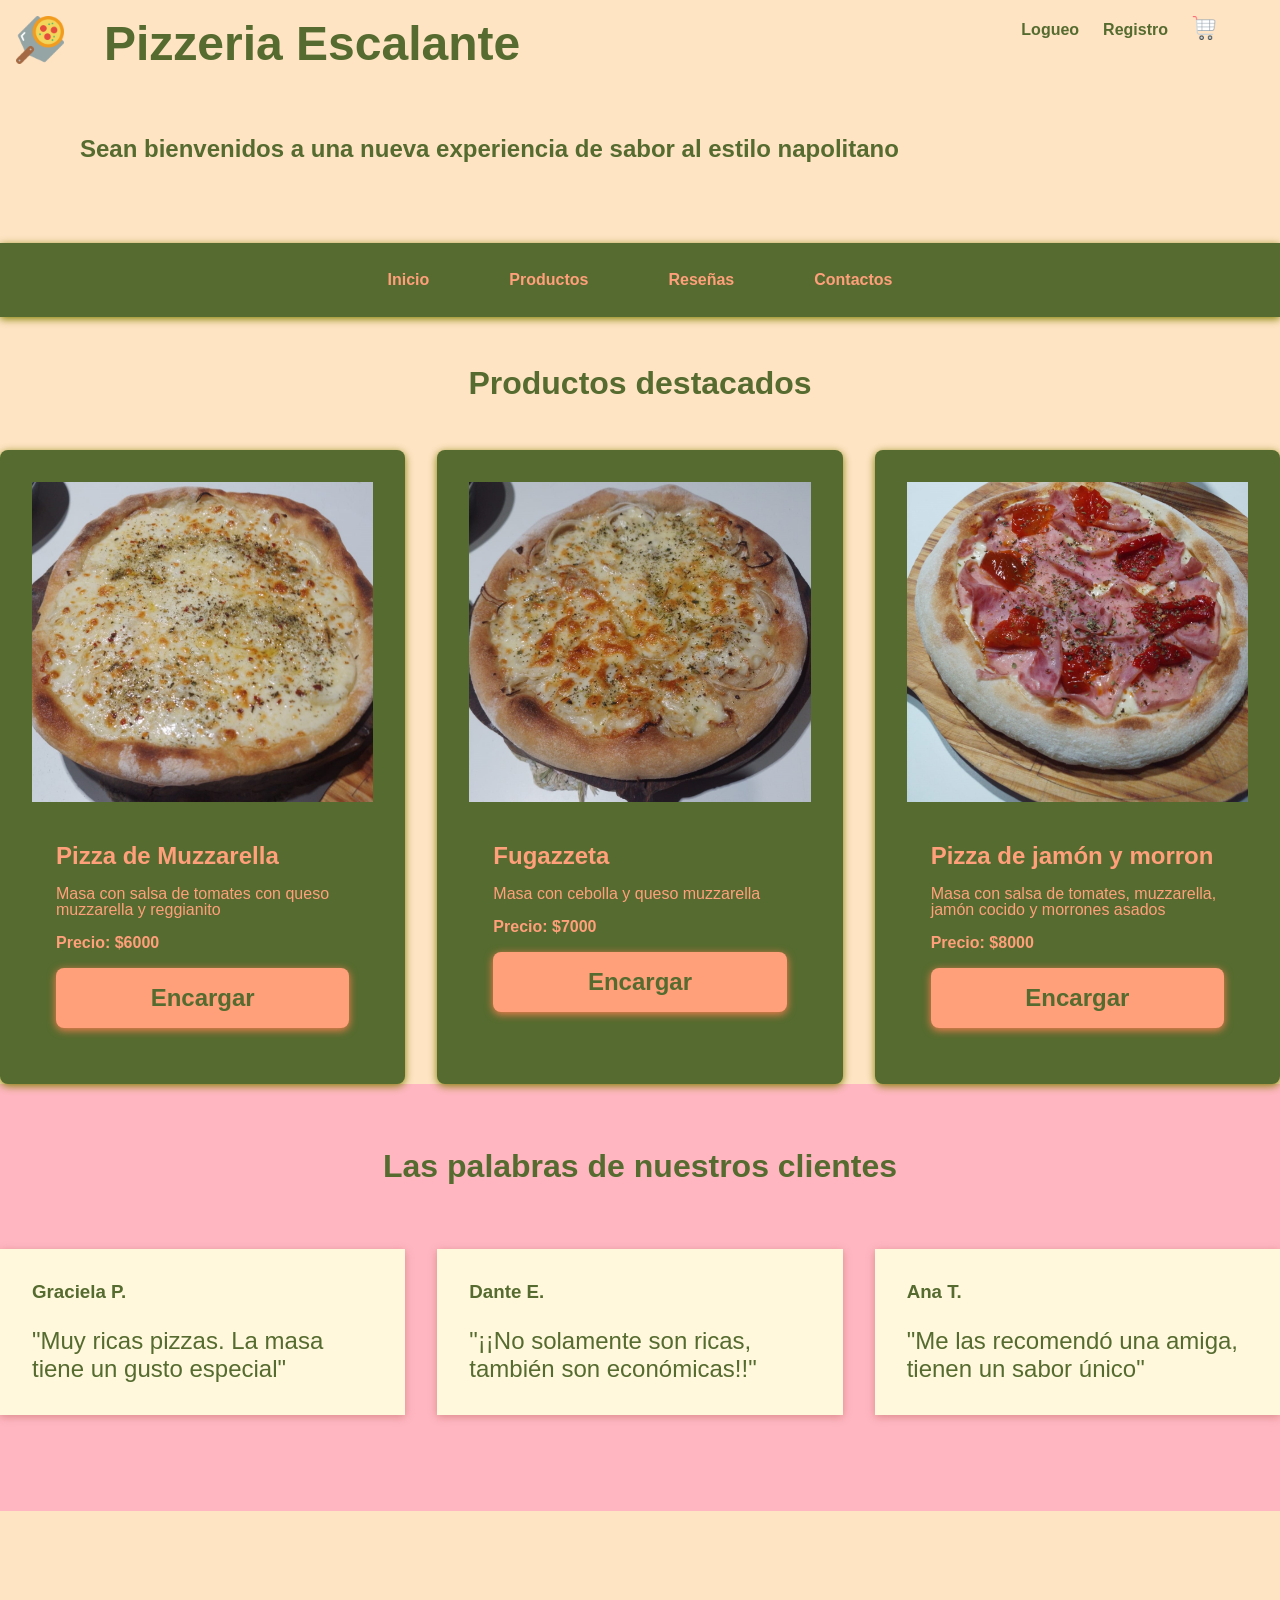
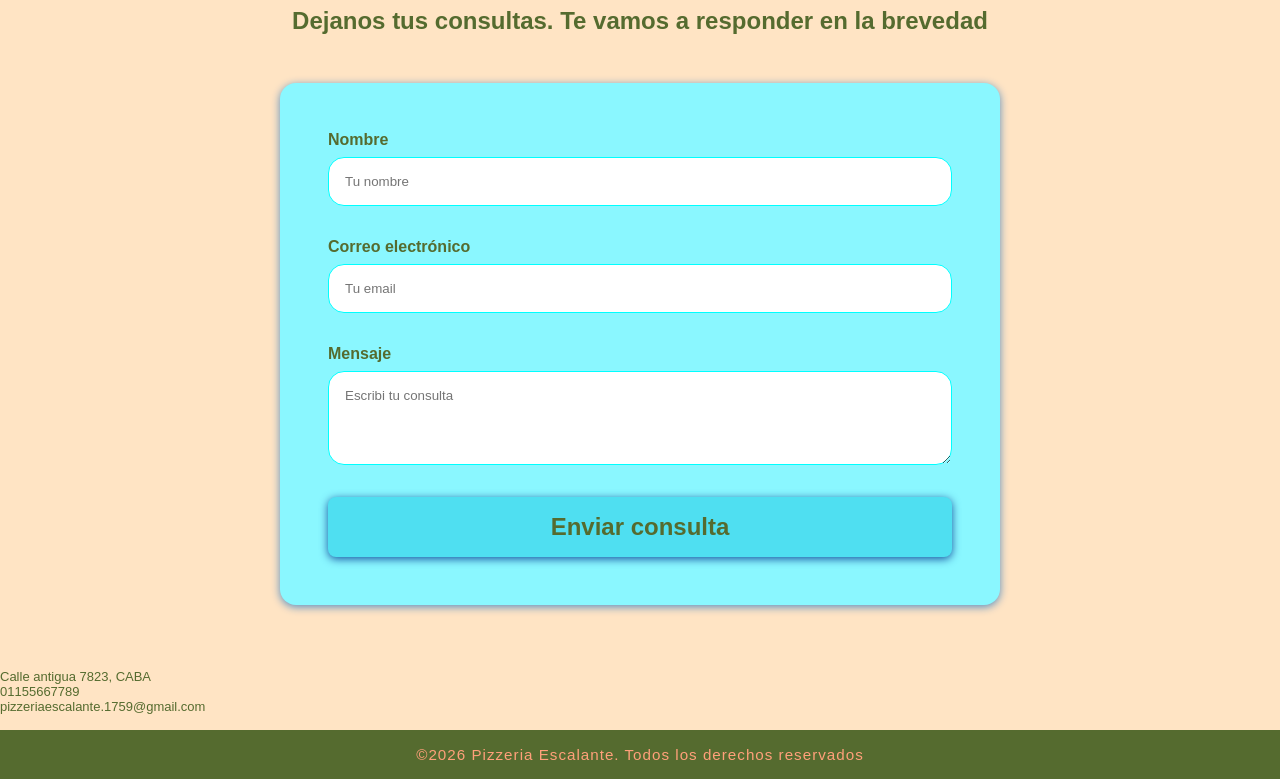
==== index.html @ 5a1e4335 "Repositorio Pre-entrega" ====
<!DOCTYPE html>
<html lang="en">
<head>
    <meta charset="UTF-8">
    <meta name="viewport" content="width=device-width, initial-scale=1.0">
    <title>Pre-entrega / Pizzeria Escalante</title>
    <link href="https://fonts.googleapis.com/css2?family=DM+Serif+Display:ital@0;1&display=swap" rel="stylesheet">
    <link rel="stylesheet" href="./css/styles.css"
</head>
<body>
    <header class="header">
        <div id="inicio" class="inicio>
            <a href="#" class="icono-link">
                <img src="./assets/img/icono.png" alt="iconopizza" class="icono">
            </a>
            <h1 class="titulo">
                Pizzeria Escalante
            </h1>
            <h2 class="titulo-2">
                Sean bienvenidos a una nueva experiencia de sabor al estilo napolitano
            </h2>
        </div>
        
        <div>
        <nav class="top-nav">
            <ul class="top-nav-list">
                <li class="top-nav-item">
                    <a href="#" class="top-nav-link">
                        Logueo
                    </a>
                </li> 
                <li class="top-nav-item">
                    <a href="#Registro" class="top-nav-link">
                        Registro
                    </a>
                </li>
                <li class="top-nav-item">
                    <a href="./pages/carrito.html" class="top-nav-link">
                        <img src="./assets/img/carrito.png" alt="iconocarrito" class="carrito">
                    </a>
                </li>
            </ul
        </nav>
        </div>
    </header>
    <nav class="nav">
        <ul class="lista">
            <li class="lista-item">
                <a href="#inicio" class="lista-link">
                    Inicio
                </a>
            </li>
            <li class="lista-item">
                <a href="#productos" class="lista-link">
                    Productos
                </a>
            </li>
            <li class="lista-item">
                <a href="#reseñas" class="lista-link">
                    Reseñas
                </a>
            </li>
            <li class="lista-item">
                <a href="#contactos" class="lista-link">
                    Contactos
                </a>
            </li>
        </ul>
    </nav>
    <main class="main">
        <section id="productos" class="seccion-productos">
            <h2 class="seccion-titulo">
                Productos destacados
            </h2>
            <div class="productos">
                <article class="carta-producto">
                    <img src="./assets/img/pizza5.jpg" alt="pizzamuzza" class="imagen-producto">
                    <div class="contenido-producto">
                        <p class="nombre-producto"> 
                            Pizza de Muzzarella
                        </p>
                        <p class="descripcion-producto">
                            Masa con salsa de tomates con queso muzzarella y reggianito
                        </p>
                        <p class="precio">
                            <span> Precio: </span> $6000
                        </p>
                        <button type="button" class="boton-producto">
                            Encargar
                        </button>
                    </div>
                </article>
                <article class="carta-producto">
                    <img src="./assets/img/pizza4.jpg" alt="fugazzeta" class="imagen-producto">
                    <div class="contenido-producto">
                        <p class="nombre-producto"> 
                            Fugazzeta
                        </p>
                        <p class="descripcion-producto">
                            Masa con cebolla y queso muzzarella 
                        </p>
                        <p class="precio">
                            <span> Precio: </span> $7000
                        </p>
                        <button type="button" class="boton-producto">
                            Encargar
                        </button>
                    </div>
                </article>
                <article class="carta-producto">
                    <img src="./assets/img/pizza1.jpg" alt="jamon-morron" class="imagen-producto">
                    <div class="contenido-producto">
                        <p class="nombre-producto"> 
                            Pizza de jamón y morron
                        </p>
                        <p class="descripcion-producto">
                            Masa con salsa de tomates, muzzarella, jamón cocido y morrones asados
                        </p>
                        <p class="precio">
                            <span> Precio: </span> $8000
                        </p>
                        <button type="button" class="boton-producto">
                            Encargar
                        </button>
                    </div>
                </article>
            </div>    
        <section id="reseñas" class="seccion-reseñas">

            <h2 class="titulo-reseñas">
                Las palabras de nuestros clientes
            </h2>

            <div class="reseñas-grid">

                <section class="card">
                    <h3 class="nombre">
                        Graciela P.
                    </h3>
                    <p class="opinion">
                        "Muy ricas pizzas. La masa tiene un gusto especial"
                    </p>
                </section>
                <section class="card">
                    <h3 class="nombre">
                        Dante E.
                    </h3>
                    <p class="opinion">
                        "¡¡No solamente son ricas, también son económicas!!"
                    </p>
                </section>
                <section class="card">
                    <h3 class="nombre">
                        Ana T.
                    </h3>
                    <p class="opinion">
                        "Me las recomendó una amiga, tienen un sabor único"
                    </p>
                </section>
            </div>
            <section id="contactos" class="contactos">
                <h2 class="consultas">
                    Dejanos tus consultas. Te vamos a responder en la brevedad
                </h2>
                <form action="https://formspree.io/f/mbdbjydw" method="post" class="contact-form">
                    <div class="form-group">
                        <label for="nombre" class="form-label">
                            Nombre
                        </label>
                        <input type="text" id="nombre" name="nombre" class="form-input" placeholder="Tu nombre" required>
                    </div>

                    <div class="form-group">
                        <label for="email" class="form-label">
                            Correo electrónico
                        </label>
                        <input type="email" id="email" name="email" class="form-input" placeholder="Tu email" required>
                    </div>

                    <div class="form-group">
                        <label for="mensaje" class="form-label">
                            Mensaje
                        </label>
                        <textarea id="mensaje" name="mensaje" rows="4" cols="50" class="form-textarea" placeholder="Escribi tu consulta"required></textarea>
                    </div>
                        <button type="submit" class="boton">Enviar consulta</button>
                </form>
                
                <ul class="data">
                    <li>Calle antigua 7823, CABA</li>
                    <li>01155667789</li>
                    <li>pizzeriaescalante.1759@gmail.com </li>
                </ul>
            </section>
    </main>
    <footer class="footer">        
        <p class="derechos-footer">
            ©2026 Pizzeria Escalante. Todos los derechos reservados
        </p>
    </footer>
</body>
</html>
---- css/styles.css ----
* {
margin: 0;
padding: 0;
box-sizing: border-box;
}

html{
    scroll-behavior: smooth;
}

body{

    font-family: 'DM serif',sans-serif;
    background-color: bisque;
    color: darkolivegreen;
    display: grid;
    grid-template-areas: "header"
                        "navigation"
                        "main"
                        "footer";
    grid-template-columns: 1fr;
    
}

.header{
    grid-area: header;
    display: flex;
    justify-content: space-between;
    padding: 1rem 5%;
    gap: 1rem;
}
    


.icono{
    width: 3rem;
    height: 3rem;
    left: 1rem;
    position: fixed;
    z-index: 3000;
}
.titulo{
    font-size: 3rem;
    margin-left: 2.5rem;
}
.titulo-2{
    font-size: 1.5rem;
    margin: 1rem;
    padding-top: 3rem;
    padding-right: 3rem;
    padding-bottom: 3rem;
}

.top-nav-list{
    display: flex;
    list-style: none;
    gap: 1.5rem;
    align-items: center;
}
.top-nav-link{
    text-decoration: none;
    color: darkolivegreen;
    font-weight: 600;
    transition: color 0.4s ease;    

    &:hover{
        color: olive;
    }
}
.carrito{
    width: 1.5rem;
    height: 1.5rem;
}

.nav{
    grid-area: navigation;
    padding: 1.75rem 5%;
    position: sticky;
    top: 0;
    width: 100%;
    z-index: 1000;
    background-color: darkolivegreen ;
    box-shadow: 0 2px 8px olive ;
}

.lista{
    display: flex;
    list-style: none;
    gap: 5rem;
    align-items: center;
    justify-content: center;
}

.lista-link{
    text-decoration: none;
    color: lightsalmon;
    font-weight: 600;
    transition: color 0.4s ease;    

    &:hover{
        color: coral;
    }    
}

.main{
    grid-area: main;
}

.seccion-titulo{
    text-align: center;
    font-size: 2rem;
    padding-top: 3rem;
    padding-bottom: 3rem;
}

.productos{
    display: grid;
    grid-template-columns: repeat(auto-fit, minmax(18rem, 1fr));
    gap: 2rem;
}

.carta-producto{
    padding: 2rem;
    gap: 1rem;
    background-color: darkolivegreen;
    border-radius: 0.5rem;
    box-shadow: 0 2px 8px olive ;
    overflow: hidden;
    color: lightsalmon;
    flex-direction: column ;
    display: flex;
}

.imagen-producto{
    width: 100%;
    height: 20rem;
    object-fit: cover;
}

.contenido-producto{
    padding: 1.5rem;
    display: flex;
    flex-direction: column;
    gap: 1rem;
}

.nombre-producto{
    font-size: 1.5rem;
    font-weight: bold;
}

.descripcion-producto{
    font-size: 1rem;
    line-height: 1rem;
}

.precio{
    font-weight: bold;
}
.boton-producto{
    width: 100%;
    padding: 1rem;
    border-radius: 0.5rem;
    border: none;
    background-color: lightsalmon ;
    color: darkolivegreen;
    font-size: 1.5rem;
    font-weight: bolder;
    cursor: pointer;
    box-shadow: 0 2px 8px coral;
    transition: all 0.5s ease ;

    &:hover{
        background-color: coral;
    }
}

.seccion-reseñas{
    background-color: lightpink;
}

.titulo-reseñas{
    font-size: 2rem;
    padding: 4rem;
    text-align: center;
}

.reseñas-grid{
    display: flex;
    flex-wrap: wrap;
    gap: 2rem;
}

.card{
    flex: 1 1 20rem;
        background-color: cornsilk;
        padding: 2rem;
        gap: 1rem;
        box-shadow: 0 2px 8px rgba(219, 140, 140);
        transition: all 0.3s ease;

        &:hover{
            transform: translateY(-0.4rem);
        }
}

.nombre{
    padding-right: 1rem;
    padding-bottom: 1.5rem;
}

.opinion{
    font-size: 1.5rem;
}

.contactos{
    background-color: bisque;
    margin-top: 6rem;
    padding-top: 6rem;
}

.consultas{
    text-align: center;
    font-size: 1.5rem;
    padding-bottom: 3rem;
}

.contact-form{
    max-width: 45rem;
    padding: 3rem;
    margin: auto;
    background-color: rgb(138, 247, 255);
    box-shadow: 0 2px 8px rgb(88, 142, 192) ;
    border-radius: 1rem;
    display: flex;
    flex-direction: column;
    gap: 2rem;
}

.form-group{
    display: flex;
    flex-direction: column;
    gap: 0.5rem;
}

.form-label{
    font-weight: 800;
}

.form-input ,
.form-textarea{
    padding: 1rem;
    font-family: inherit;
    border-radius: 1rem;
    border: 0.5px solid aqua ;
    transition: all 0.3s ease;

    &:hover{
        border-color: blue ;
    }
}

.boton{
    border: none;
    width: 100%;
    padding: 1rem;
    border-radius: 0.5rem;
    background-color: rgb(79, 223, 241) ;
    color: darkolivegreen;
    font-size: 1.5rem;
    font-weight: bolder;
    cursor: pointer;
    box-shadow: 0 2px 8px rgb(21, 82, 161);
    transition: all 0.5s ease ;

    &:hover{
        background-color: rgb(26, 194, 216);
    }
}

.data{
    list-style: none;
    padding-top: 4rem;
    padding-bottom: 1rem;
    font-size: small;
    line-height: normal;
}

.footer{
    grid-area: footer;
    background-color: darkolivegreen;
    width: 100%;
    padding: 1rem;
    text-align: center;
}

.derechos-footer{
    color: lightsalmon ;
    font-size: 0.95rem;
    letter-spacing: 1px;
}

@media (max-width: 992px) {

    .header {
        flex-direction: column;
        gap: 1.5rem;
}

@media (max-width: 768px) {

    html {
        font-size: 14px;
    }

    .lista {
        flex-wrap: wrap;
        gap: 1rem;
    }

    section {
        padding: 4rem 5%;
    }

    .seccion-titulo {
        font-size: 1.8rem;
    }

    .reseñas-grid {
        flex-direction: column;
    }
}

@media (max-width: 480px){
    html {
        font-size: 13px;
    }

    .header {
        padding: 1rem;
    }

    .inicio {
        flex-direction: column;
    }

    .titulo {
        font-size: 1.6rem;
    }

    .contact-form {
        padding: 2rem;
    }

}

}
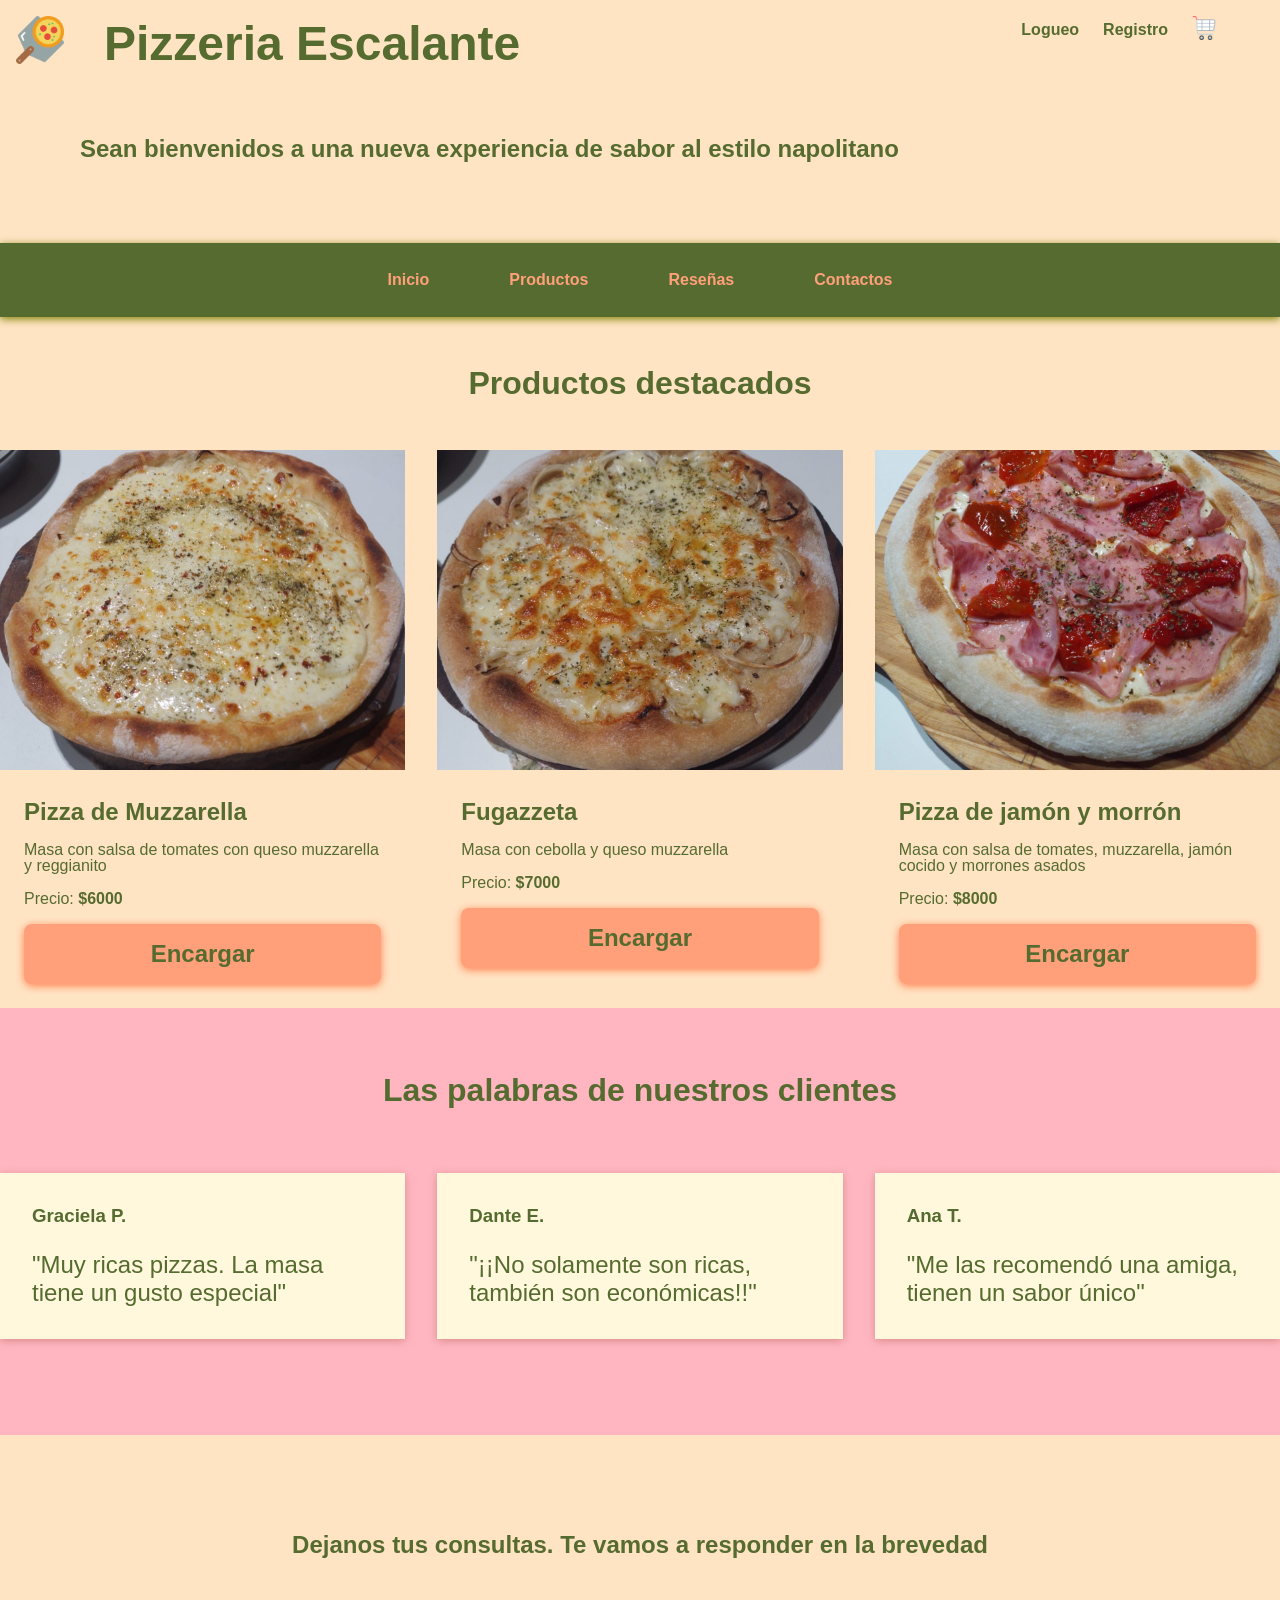
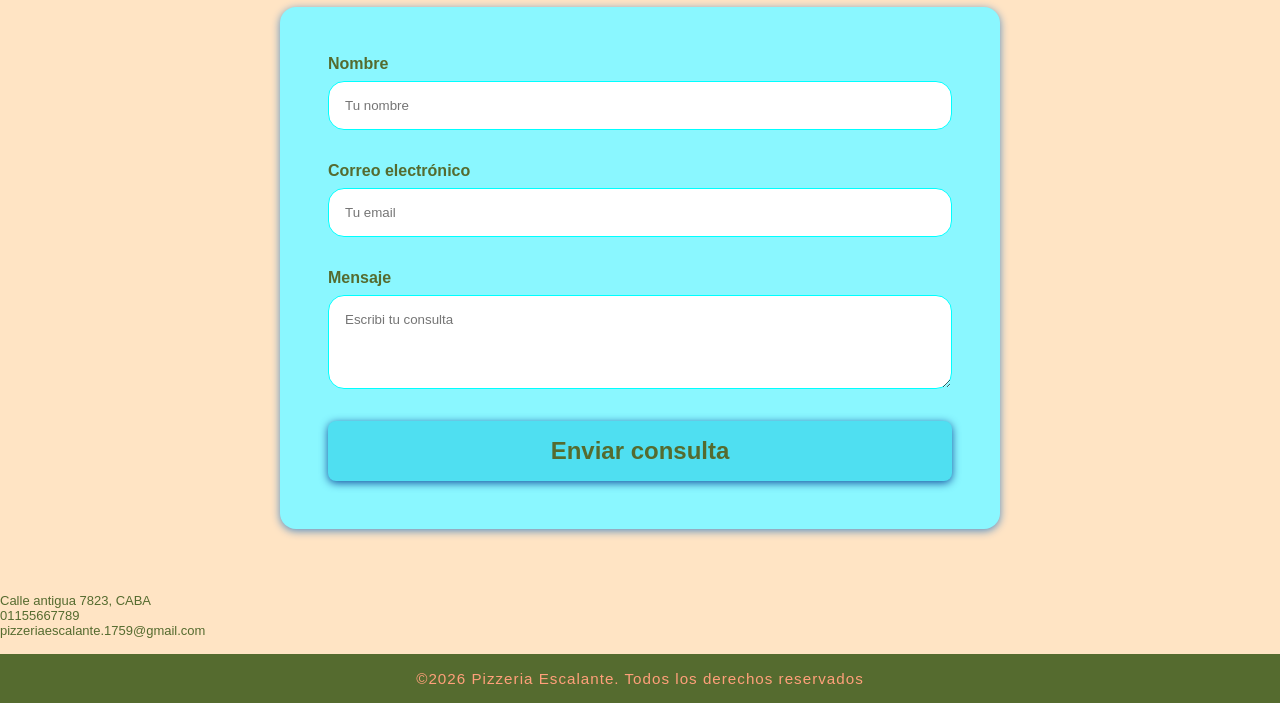
==== commit f8ae9c0c: "Poryecto final" ====
--- a/index.html
+++ b/index.html
@@ -5,12 +5,14 @@
     <meta name="viewport" content="width=device-width, initial-scale=1.0">
     <title>Pre-entrega / Pizzeria Escalante</title>
     <link href="https://fonts.googleapis.com/css2?family=DM+Serif+Display:ital@0;1&display=swap" rel="stylesheet">
-    <link rel="stylesheet" href="./css/styles.css"
+    <link rel="stylesheet" href="./css/styles.css">
+    <script src="./js/main.js"></script>
+    <script src="./js/carrito.js" defer></script>
 </head>
 <body>
     <header class="header">
-        <div id="inicio" class="inicio>
-            <a href="#" class="icono-link">
+        <div id="inicio" class="inicio">
+            <a href="#" class="inicio-link">
                 <img src="./assets/img/icono.png" alt="iconopizza" class="icono">
             </a>
             <h1 class="titulo">
@@ -21,27 +23,26 @@
             </h2>
         </div>
         
-        <div>
         <nav class="top-nav">
             <ul class="top-nav-list">
                 <li class="top-nav-item">
-                    <a href="#" class="top-nav-link">
+                    <a href="./pages/login.html" class="top-nav-link">
                         Logueo
                     </a>
                 </li> 
                 <li class="top-nav-item">
-                    <a href="#Registro" class="top-nav-link">
+                    <a href="./pages/registro.html" class="top-nav-link">
                         Registro
                     </a>
                 </li>
                 <li class="top-nav-item">
                     <a href="./pages/carrito.html" class="top-nav-link">
                         <img src="./assets/img/carrito.png" alt="iconocarrito" class="carrito">
+                        <div class="count"></div>
                     </a>
                 </li>
             </ul
         </nav>
-        </div>
     </header>
     <nav class="nav">
         <ul class="lista">
@@ -72,56 +73,59 @@
             <h2 class="seccion-titulo">
                 Productos destacados
             </h2>
-            <div class="productos">
-                <article class="carta-producto">
-                    <img src="./assets/img/pizza5.jpg" alt="pizzamuzza" class="imagen-producto">
-                    <div class="contenido-producto">
-                        <p class="nombre-producto"> 
+            <div id="listaproductos"   class="productos">
+                <!-- <article class="cartaproducto">
+                    <img src="./assets/img/pizza5.jpg" alt="pizzamuzza" class="imagenproducto">
+                    <div class="contenidoproducto">
+                        <p class="nombreproducto"> 
                             Pizza de Muzzarella
                         </p>
-                        <p class="descripcion-producto">
+                        <p class="descripcionproducto">
                             Masa con salsa de tomates con queso muzzarella y reggianito
                         </p>
-                        <p class="precio">
-                            <span> Precio: </span> $6000
-                        </p>
-                        <button type="button" class="boton-producto">
+                        <p class="precioproducto">
+                            <span> Precio: </span> 
+                            <span class="precio">$6000</span>
+                        </p>
+                        <button type="button" class="Encargar">
                             Encargar
                         </button>
                     </div>
                 </article>
-                <article class="carta-producto">
-                    <img src="./assets/img/pizza4.jpg" alt="fugazzeta" class="imagen-producto">
-                    <div class="contenido-producto">
-                        <p class="nombre-producto"> 
+                <article class="cartaproducto">
+                    <img src="./assets/img/pizza4.jpg" alt="fugazzeta" class="imagenproducto">
+                    <div class="contenidoproducto">
+                        <p class="nombreproducto"> 
                             Fugazzeta
                         </p>
-                        <p class="descripcion-producto">
+                        <p class="descripcionproducto">
                             Masa con cebolla y queso muzzarella 
                         </p>
-                        <p class="precio">
-                            <span> Precio: </span> $7000
-                        </p>
-                        <button type="button" class="boton-producto">
+                        <p class="precioproducto">
+                            <span> Precio: </span> 
+                            <span class="precio">$7000</span>
+                        </p>
+                        <button type="button" class="Encargar">
                             Encargar
                         </button>
                     </div>
                 </article>
-                <article class="carta-producto">
-                    <img src="./assets/img/pizza1.jpg" alt="jamon-morron" class="imagen-producto">
-                    <div class="contenido-producto">
-                        <p class="nombre-producto"> 
+                <article class="cartaproducto">
+                    <img src="./assets/img/pizza1.jpg" alt="jamon-morron" class="imagenproducto">
+                    <div class="contenidoproducto">
+                        <p class="nombreproducto"> 
                             Pizza de jamón y morron
                         </p>
-                        <p class="descripcion-producto">
+                        <p class="descripcionproducto">
                             Masa con salsa de tomates, muzzarella, jamón cocido y morrones asados
                         </p>
-                        <p class="precio">
-                            <span> Precio: </span> $8000
-                        </p>
-                        <button type="button" class="boton-producto">
+                        <p class="precioproducto">
+                            <span> Precio: </span>
+                            <span class="precio">$8000</span>
+                        </p>
+                        <button type="button" class="Encargar">
                             Encargar
-                        </button>
+                        </button> -->
                     </div>
                 </article>
             </div>    
@@ -198,5 +202,6 @@
             ©2026 Pizzeria Escalante. Todos los derechos reservados
         </p>
     </footer>
+    
 </body>
 </html>
--- a/css/styles.css
+++ b/css/styles.css
@@ -71,6 +71,9 @@
     width: 1.5rem;
     height: 1.5rem;
 }
+.count{
+    position: absolute;
+}
 
 .nav{
     grid-area: navigation;
@@ -119,7 +122,7 @@
     gap: 2rem;
 }
 
-.carta-producto{
+.cartaproducto{
     padding: 2rem;
     gap: 1rem;
     background-color: darkolivegreen;
@@ -131,25 +134,25 @@
     display: flex;
 }
 
-.imagen-producto{
+.imagenproducto{
     width: 100%;
     height: 20rem;
     object-fit: cover;
 }
 
-.contenido-producto{
+.contenidoproducto{
     padding: 1.5rem;
     display: flex;
     flex-direction: column;
     gap: 1rem;
 }
 
-.nombre-producto{
+.nombreproducto{
     font-size: 1.5rem;
     font-weight: bold;
 }
 
-.descripcion-producto{
+.descripcionproducto{
     font-size: 1rem;
     line-height: 1rem;
 }
@@ -157,7 +160,7 @@
 .precio{
     font-weight: bold;
 }
-.boton-producto{
+.Encargar{
     width: 100%;
     padding: 1rem;
     border-radius: 0.5rem;
